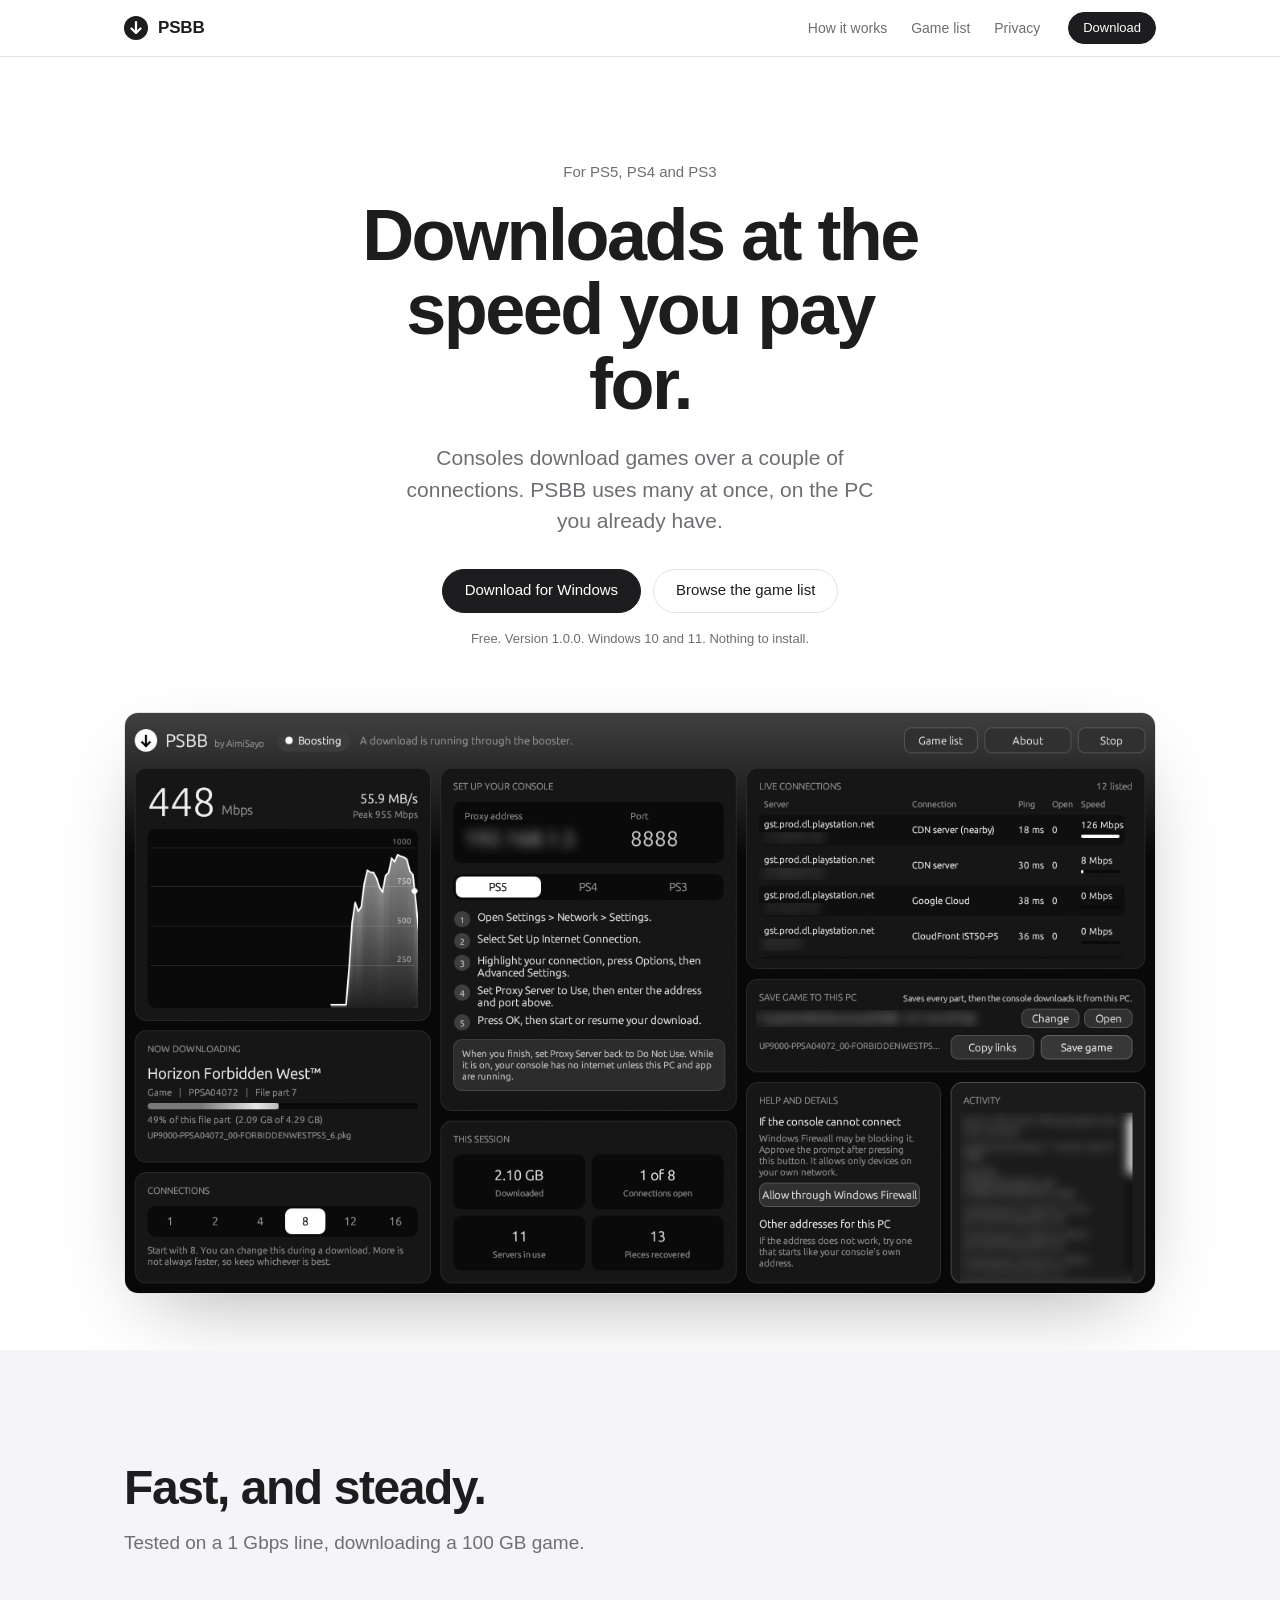
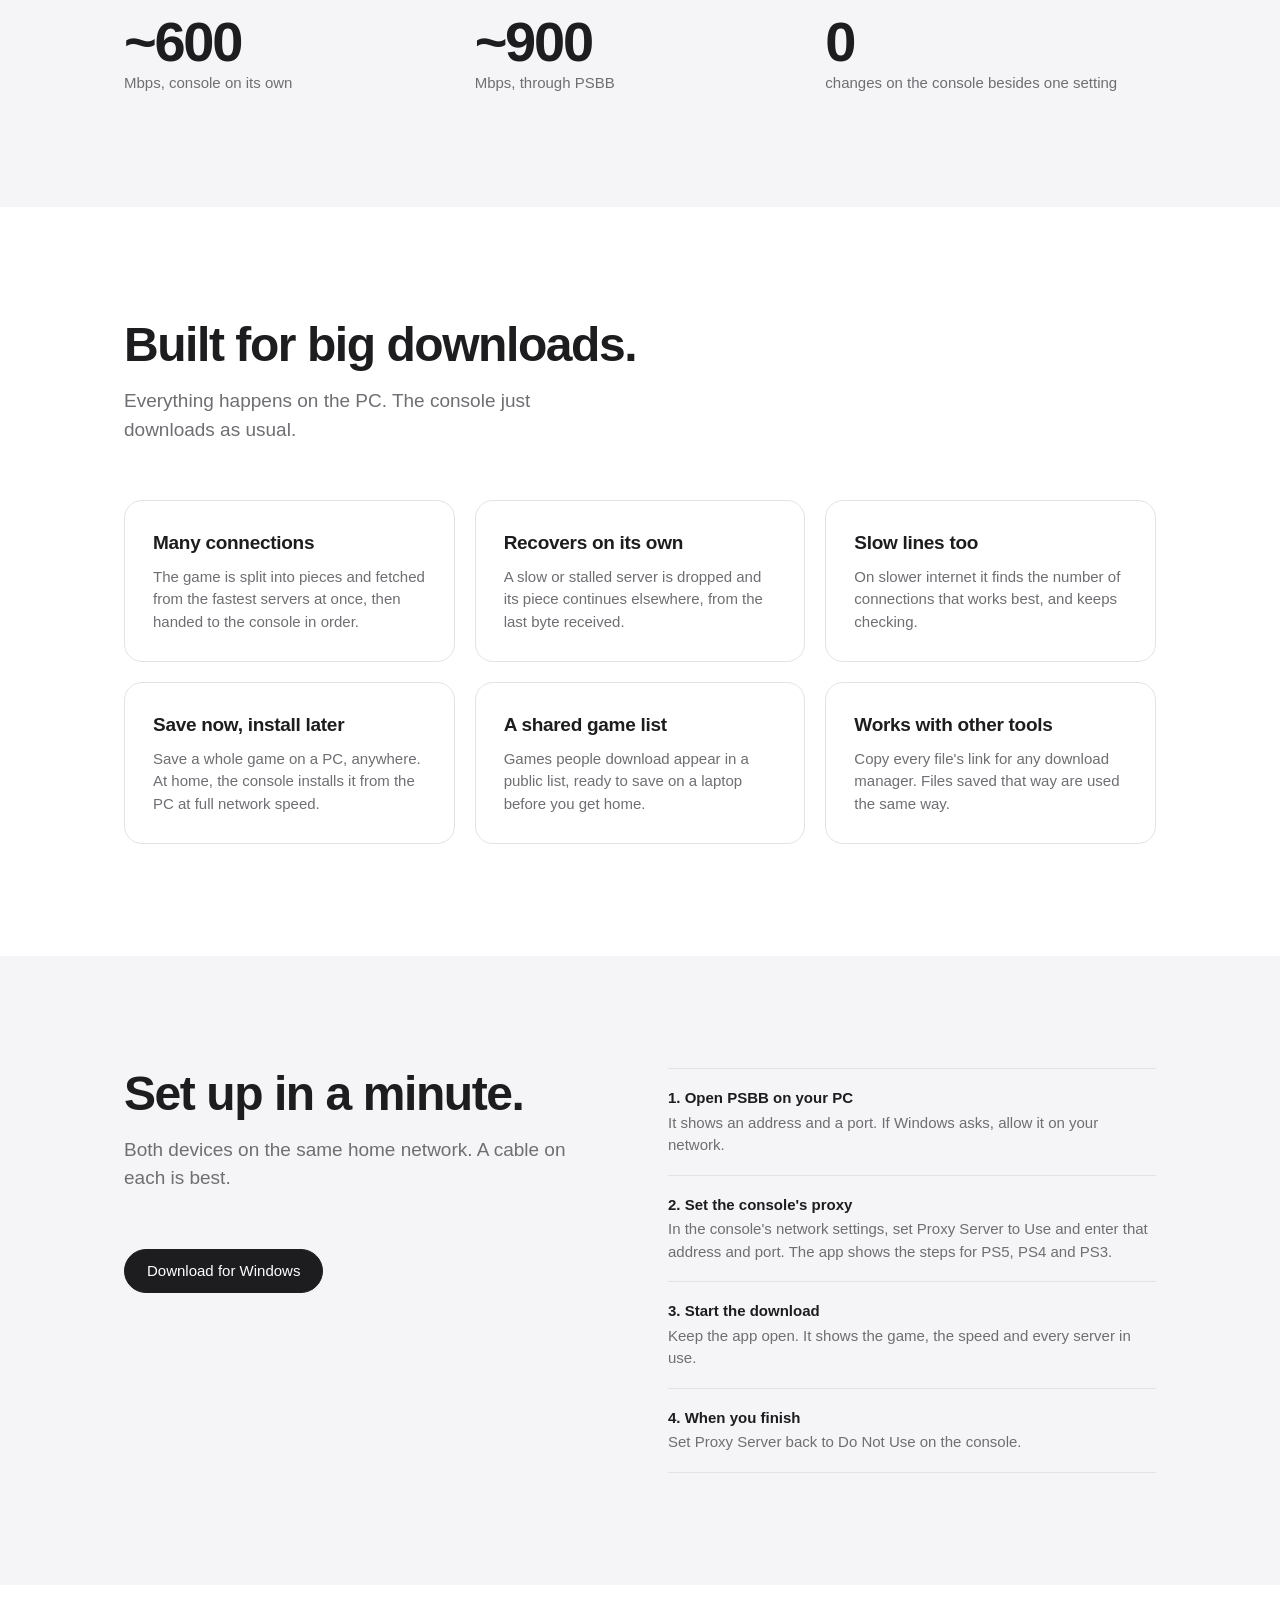
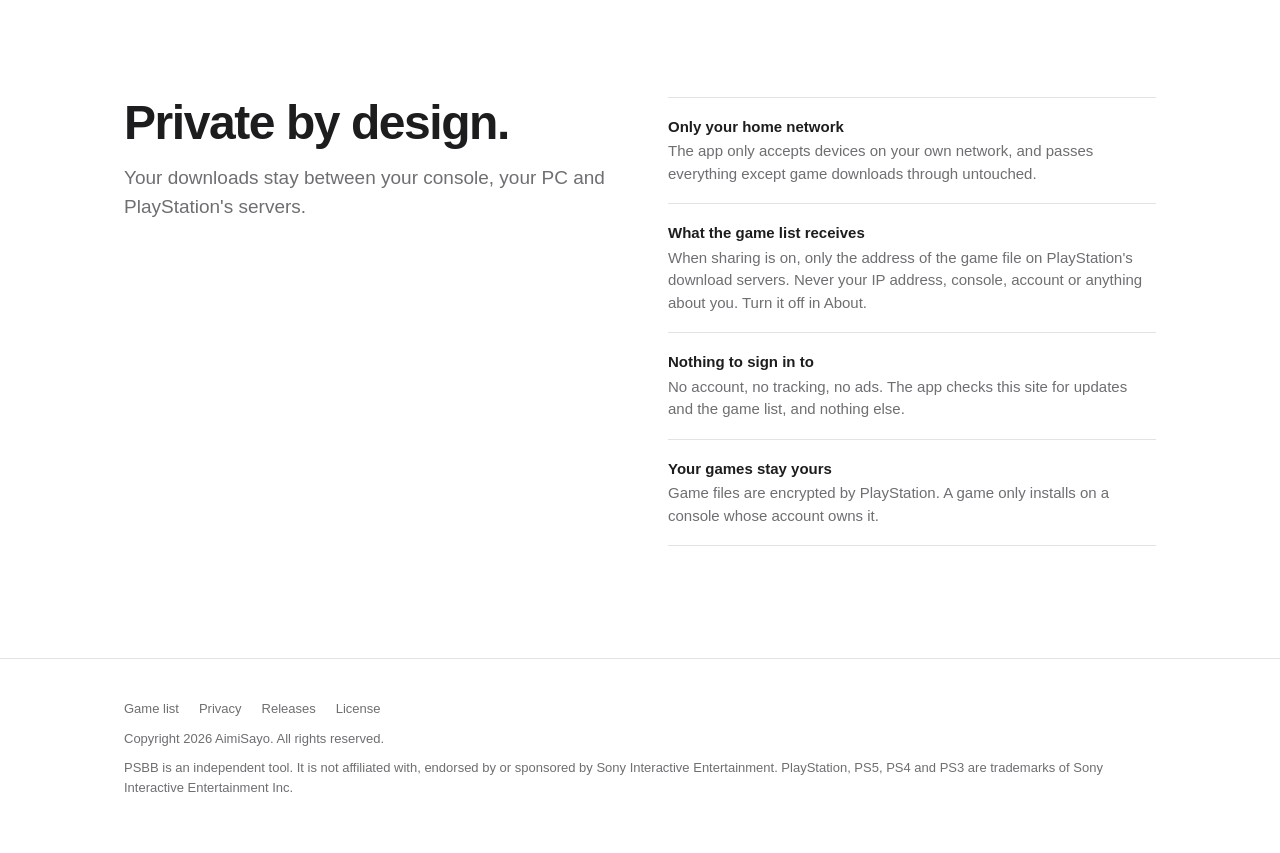
==== docs/index.html @ 680db222 "PSBB website, game list and license Co-Authored-By: Claude Opus 5.5 <noreply@anthropic.com>" ====
<!doctype html>
<html lang="en">
<head>
<meta charset="utf-8">
<meta name="viewport" content="width=device-width, initial-scale=1">
<title>PSBB: faster console downloads</title>
<meta name="description" content="PSBB is a free Windows app that speeds up PS5, PS4 and PS3 game downloads by fetching them over many connections, and can save a game on a PC to install later.">
<link rel="icon" href="favicon.svg" type="image/svg+xml">
<link rel="stylesheet" href="style.css">
</head>
<body>
<header class="nav">
  <div class="wrap">
    <a class="brand" href="./"><svg viewBox="0 0 24 24" aria-hidden="true"><circle cx="12" cy="12" r="12" fill="currentColor"/><path d="M12 6v11M7.5 12.5 12 17l4.5-4.5" stroke="var(--bg)" stroke-width="2.2" fill="none" stroke-linecap="round" stroke-linejoin="round"/></svg>PSBB</a>
    <nav class="nav-links">
      <a href="#how" class="hide-sm">How it works</a>
      <a href="games.html">Game list</a>
      <a href="#privacy" class="hide-sm">Privacy</a>
    </nav>
    <a class="button" href="https://github.com/AIMI-SAYO/psbb/releases/latest/download/PSBB.exe">Download</a>
  </div>
</header>

<main>
  <section class="hero">
    <div class="wrap">
      <p class="eyebrow">For PS5, PS4 and PS3</p>
      <h1>Downloads at the speed you pay for.</h1>
      <p class="lead">Consoles download games over a couple of connections. PSBB uses many at once, on the PC you already have.</p>
      <div class="actions">
        <a class="button" href="https://github.com/AIMI-SAYO/psbb/releases/latest/download/PSBB.exe">Download for Windows</a>
        <a class="button quiet" href="games.html">Browse the game list</a>
      </div>
      <p class="fine">Free. Version <span id="ver">1.0.0</span>. Windows 10 and 11. Nothing to install.</p>
      <div class="shot"><img src="assets/app.png" width="1280" height="720" alt="The PSBB window during a download, showing speed, the game, live connections and the setup steps"></div>
    </div>
  </section>

  <section class="block soft">
    <div class="wrap">
      <h2>Fast, and steady.</h2>
      <p class="section-lead">Tested on a 1 Gbps line, downloading a 100 GB game.</p>
      <div class="figures">
        <div class="figure"><strong>~600</strong><span>Mbps, console on its own</span></div>
        <div class="figure"><strong>~900</strong><span>Mbps, through PSBB</span></div>
        <div class="figure"><strong>0</strong><span>changes on the console besides one setting</span></div>
      </div>
    </div>
  </section>

  <section class="block">
    <div class="wrap">
      <h2>Built for big downloads.</h2>
      <p class="section-lead">Everything happens on the PC. The console just downloads as usual.</p>
      <div class="grid">
        <div class="tile"><h3>Many connections</h3><p>The game is split into pieces and fetched from the fastest servers at once, then handed to the console in order.</p></div>
        <div class="tile"><h3>Recovers on its own</h3><p>A slow or stalled server is dropped and its piece continues elsewhere, from the last byte received.</p></div>
        <div class="tile"><h3>Slow lines too</h3><p>On slower internet it finds the number of connections that works best, and keeps checking.</p></div>
        <div class="tile"><h3>Save now, install later</h3><p>Save a whole game on a PC, anywhere. At home, the console installs it from the PC at full network speed.</p></div>
        <div class="tile"><h3>A shared game list</h3><p>Games people download appear in a public list, ready to save on a laptop before you get home.</p></div>
        <div class="tile"><h3>Works with other tools</h3><p>Copy every file's link for any download manager. Files saved that way are used the same way.</p></div>
      </div>
    </div>
  </section>

  <section class="block soft" id="how">
    <div class="wrap split">
      <div>
        <h2>Set up in a minute.</h2>
        <p class="section-lead">Both devices on the same home network. A cable on each is best.</p>
        <a class="button" href="https://github.com/AIMI-SAYO/psbb/releases/latest/download/PSBB.exe">Download for Windows</a>
      </div>
      <ul class="list">
        <li><b>1. Open PSBB on your PC</b>It shows an address and a port. If Windows asks, allow it on your network.</li>
        <li><b>2. Set the console's proxy</b>In the console's network settings, set Proxy Server to Use and enter that address and port. The app shows the steps for PS5, PS4 and PS3.</li>
        <li><b>3. Start the download</b>Keep the app open. It shows the game, the speed and every server in use.</li>
        <li><b>4. When you finish</b>Set Proxy Server back to Do Not Use on the console.</li>
      </ul>
    </div>
  </section>

  <section class="block" id="privacy">
    <div class="wrap split">
      <div>
        <h2>Private by design.</h2>
        <p class="section-lead">Your downloads stay between your console, your PC and PlayStation's servers.</p>
      </div>
      <ul class="list">
        <li><b>Only your home network</b>The app only accepts devices on your own network, and passes everything except game downloads through untouched.</li>
        <li><b>What the game list receives</b>When sharing is on, only the address of the game file on PlayStation's download servers. Never your IP address, console, account or anything about you. Turn it off in About.</li>
        <li><b>Nothing to sign in to</b>No account, no tracking, no ads. The app checks this site for updates and the game list, and nothing else.</li>
        <li><b>Your games stay yours</b>Game files are encrypted by PlayStation. A game only installs on a console whose account owns it.</li>
      </ul>
    </div>
  </section>
</main>

<footer>
  <div class="wrap">
    <nav><a href="games.html">Game list</a><a href="#privacy">Privacy</a><a href="https://github.com/AIMI-SAYO/psbb/releases">Releases</a><a href="https://github.com/AIMI-SAYO/psbb/blob/main/LICENSE">License</a></nav>
    <div>Copyright 2026 AimiSayo. All rights reserved.</div>
    <div>PSBB is an independent tool. It is not affiliated with, endorsed by or sponsored by Sony Interactive Entertainment. PlayStation, PS5, PS4 and PS3 are trademarks of Sony Interactive Entertainment Inc.</div>
  </div>
</footer>
<script>
fetch("version.json").then(r => r.json()).then(v => { if (v.version) document.getElementById("ver").textContent = v.version; }).catch(() => {});
</script>
</body>
</html>
---- docs/style.css ----
:root {
  --bg: #ffffff;
  --bg-soft: #f5f5f7;
  --text: #1d1d1f;
  --muted: #6e6e73;
  --line: #e3e3e6;
  --card: #ffffff;
  --button: #1d1d1f;
  --button-text: #ffffff;
  --radius: 18px;
  --width: 1080px;
  color-scheme: light;
}

@media (prefers-color-scheme: dark) {
  :root:not([data-theme="light"]) {
    --bg: #000000;
    --bg-soft: #0f0f10;
    --text: #f5f5f7;
    --muted: #a1a1a6;
    --line: #2a2a2d;
    --card: #141415;
    --button: #f5f5f7;
    --button-text: #000000;
    color-scheme: dark;
  }
}

* { box-sizing: border-box; }

html { -webkit-text-size-adjust: 100%; }

body {
  margin: 0;
  background: var(--bg);
  color: var(--text);
  font-family: -apple-system, BlinkMacSystemFont, "SF Pro Text", "Segoe UI Variable Text", "Segoe UI", Inter, Roboto, "Helvetica Neue", Arial, sans-serif;
  font-size: 17px;
  line-height: 1.5;
  -webkit-font-smoothing: antialiased;
}

a { color: inherit; }

.wrap { max-width: var(--width); margin: 0 auto; padding: 0 24px; }

/* Navigation */
.nav {
  position: sticky;
  top: 0;
  z-index: 10;
  background: color-mix(in srgb, var(--bg) 82%, transparent);
  backdrop-filter: saturate(180%) blur(18px);
  -webkit-backdrop-filter: saturate(180%) blur(18px);
  border-bottom: 1px solid var(--line);
}
.nav .wrap { display: flex; align-items: center; height: 56px; gap: 28px; }
.brand { display: flex; align-items: center; gap: 10px; font-weight: 600; text-decoration: none; letter-spacing: -0.01em; }
.brand svg { width: 24px; height: 24px; }
.nav-links { display: flex; gap: 24px; margin-left: auto; font-size: 14px; }
.nav-links a { text-decoration: none; color: var(--muted); }
.nav-links a:hover { color: var(--text); }

/* Buttons */
.button {
  display: inline-flex;
  align-items: center;
  justify-content: center;
  height: 44px;
  padding: 0 22px;
  border-radius: 999px;
  background: var(--button);
  color: var(--button-text);
  font-size: 15px;
  font-weight: 500;
  text-decoration: none;
  border: 1px solid var(--button);
  cursor: pointer;
  transition: opacity 0.15s ease;
}
.button:hover { opacity: 0.85; }
.button.quiet { background: transparent; color: var(--text); border-color: var(--line); }
.button.quiet:hover { opacity: 1; border-color: var(--muted); }
.button.small { height: 34px; padding: 0 16px; font-size: 14px; }
.nav .button { height: 32px; padding: 0 14px; font-size: 13px; }

/* Hero */
.hero { padding: 104px 0 56px; text-align: center; }
.eyebrow { font-size: 15px; color: var(--muted); margin: 0 0 14px; font-weight: 500; }
h1 {
  font-size: clamp(40px, 7vw, 72px);
  line-height: 1.04;
  letter-spacing: -0.035em;
  font-weight: 700;
  margin: 0 auto 20px;
  max-width: 14ch;
}
.lead { font-size: clamp(18px, 2.2vw, 21px); color: var(--muted); max-width: 40ch; margin: 0 auto 32px; }
.actions { display: flex; gap: 12px; justify-content: center; flex-wrap: wrap; }
.fine { font-size: 13px; color: var(--muted); margin-top: 16px; }

.shot { margin: 64px auto 0; max-width: 1040px; }
.shot img {
  width: 100%;
  height: auto;
  display: block;
  border-radius: 14px;
  border: 1px solid var(--line);
  box-shadow: 0 30px 80px -30px rgba(0, 0, 0, 0.35);
}

/* Sections */
section.block { padding: 112px 0; }
section.soft { background: var(--bg-soft); }
h2 { font-size: clamp(30px, 4.4vw, 48px); line-height: 1.08; letter-spacing: -0.03em; margin: 0 0 16px; font-weight: 700; }
.section-lead { color: var(--muted); font-size: 19px; max-width: 46ch; margin: 0 0 56px; }

.grid { display: grid; grid-template-columns: repeat(3, 1fr); gap: 20px; }
.tile { background: var(--card); border: 1px solid var(--line); border-radius: var(--radius); padding: 28px; }
.tile h3 { font-size: 19px; letter-spacing: -0.015em; margin: 0 0 8px; }
.tile p { margin: 0; color: var(--muted); font-size: 15px; }
.num { font-size: 13px; color: var(--muted); font-variant-numeric: tabular-nums; margin-bottom: 18px; display: block; }

.figures { display: grid; grid-template-columns: repeat(3, 1fr); gap: 20px; margin-top: 8px; }
.figure strong { display: block; font-size: clamp(36px, 5vw, 56px); letter-spacing: -0.04em; line-height: 1; font-weight: 700; }
.figure span { color: var(--muted); font-size: 15px; }

.split { display: grid; grid-template-columns: 1fr 1fr; gap: 56px; align-items: start; }
.list { margin: 0; padding: 0; list-style: none; border-top: 1px solid var(--line); }
.list li { padding: 18px 0; border-bottom: 1px solid var(--line); color: var(--muted); font-size: 15px; }
.list li b { color: var(--text); font-weight: 600; display: block; margin-bottom: 2px; }

/* Footer */
footer { border-top: 1px solid var(--line); padding: 40px 0 56px; font-size: 13px; color: var(--muted); }
footer .wrap { display: grid; gap: 10px; }
footer nav { display: flex; gap: 20px; flex-wrap: wrap; }
footer a { text-decoration: none; }
footer a:hover { color: var(--text); }

/* Game list page */
.page-head { padding: 72px 0 32px; }
.page-head h1 { text-align: left; margin: 0 0 12px; max-width: none; font-size: clamp(36px, 5vw, 56px); }
.page-head p { color: var(--muted); margin: 0; max-width: 60ch; }
.toolbar { display: flex; gap: 12px; align-items: center; margin: 32px 0 20px; flex-wrap: wrap; }
.search {
  flex: 1 1 280px;
  height: 44px;
  border-radius: 12px;
  border: 1px solid var(--line);
  background: var(--card);
  color: var(--text);
  padding: 0 16px;
  font: inherit;
  font-size: 15px;
  outline: none;
}
.search:focus { border-color: var(--muted); }
.count { color: var(--muted); font-size: 14px; margin-left: auto; }
.games { display: grid; gap: 10px; padding-bottom: 96px; }
.game {
  display: grid;
  grid-template-columns: 1fr auto;
  gap: 16px;
  align-items: center;
  border: 1px solid var(--line);
  border-radius: 14px;
  padding: 18px 20px;
  background: var(--card);
}
.game h3 { margin: 0 0 4px; font-size: 17px; letter-spacing: -0.01em; }
.meta { color: var(--muted); font-size: 13px; display: flex; flex-wrap: wrap; gap: 6px 14px; }
.game .buttons { display: flex; gap: 8px; }
.links { grid-column: 1 / -1; margin: 6px 0 0; padding: 12px 14px; border-radius: 10px; background: var(--bg-soft); font: 12px/1.6 ui-monospace, SFMono-Regular, Consolas, monospace; overflow-x: auto; white-space: pre; display: none; }
.game.open .links { display: block; }
.empty { color: var(--muted); padding: 48px 0; text-align: center; }
.notice { color: var(--muted); font-size: 13px; margin: 0 0 8px; }

@media (max-width: 820px) {
  .grid, .figures, .split { grid-template-columns: 1fr; }
  .nav-links a.hide-sm { display: none; }
  section.block { padding: 80px 0; }
  .hero { padding: 72px 0 40px; }
  .game { grid-template-columns: 1fr; }
}
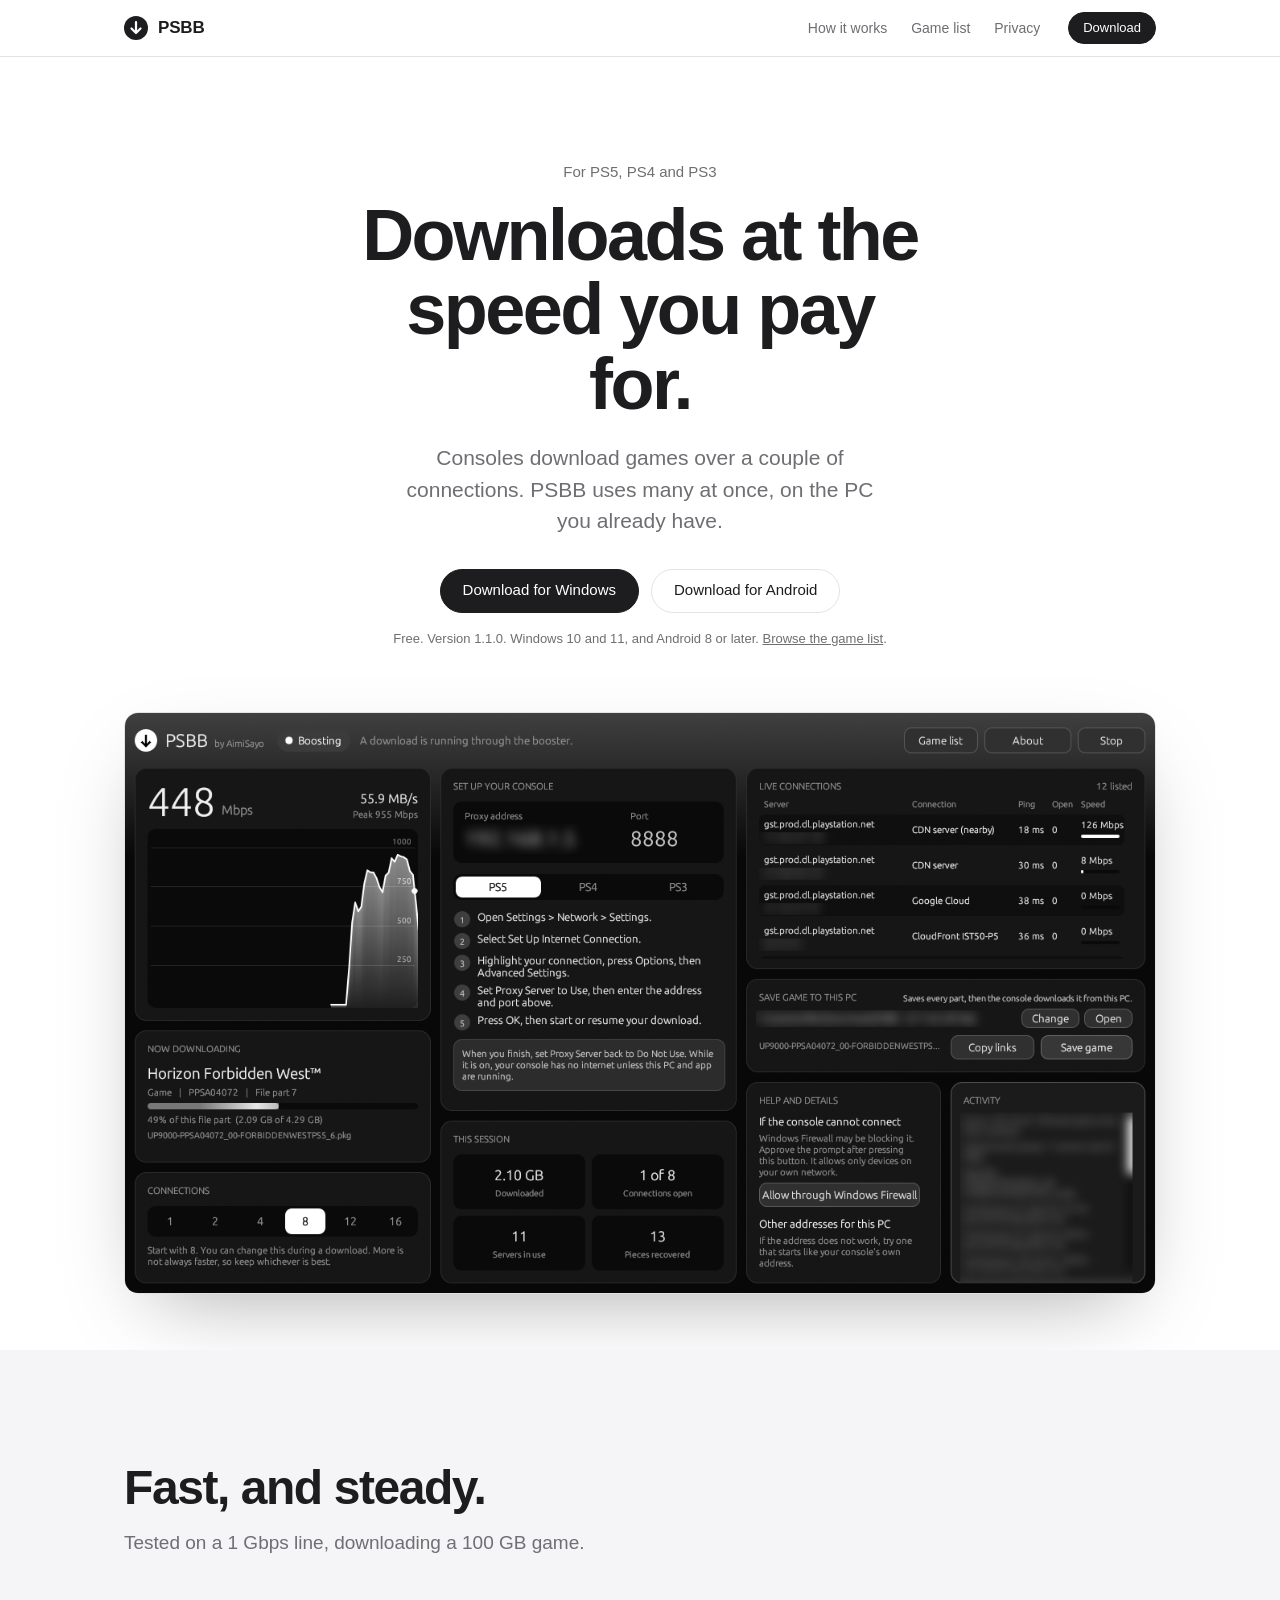
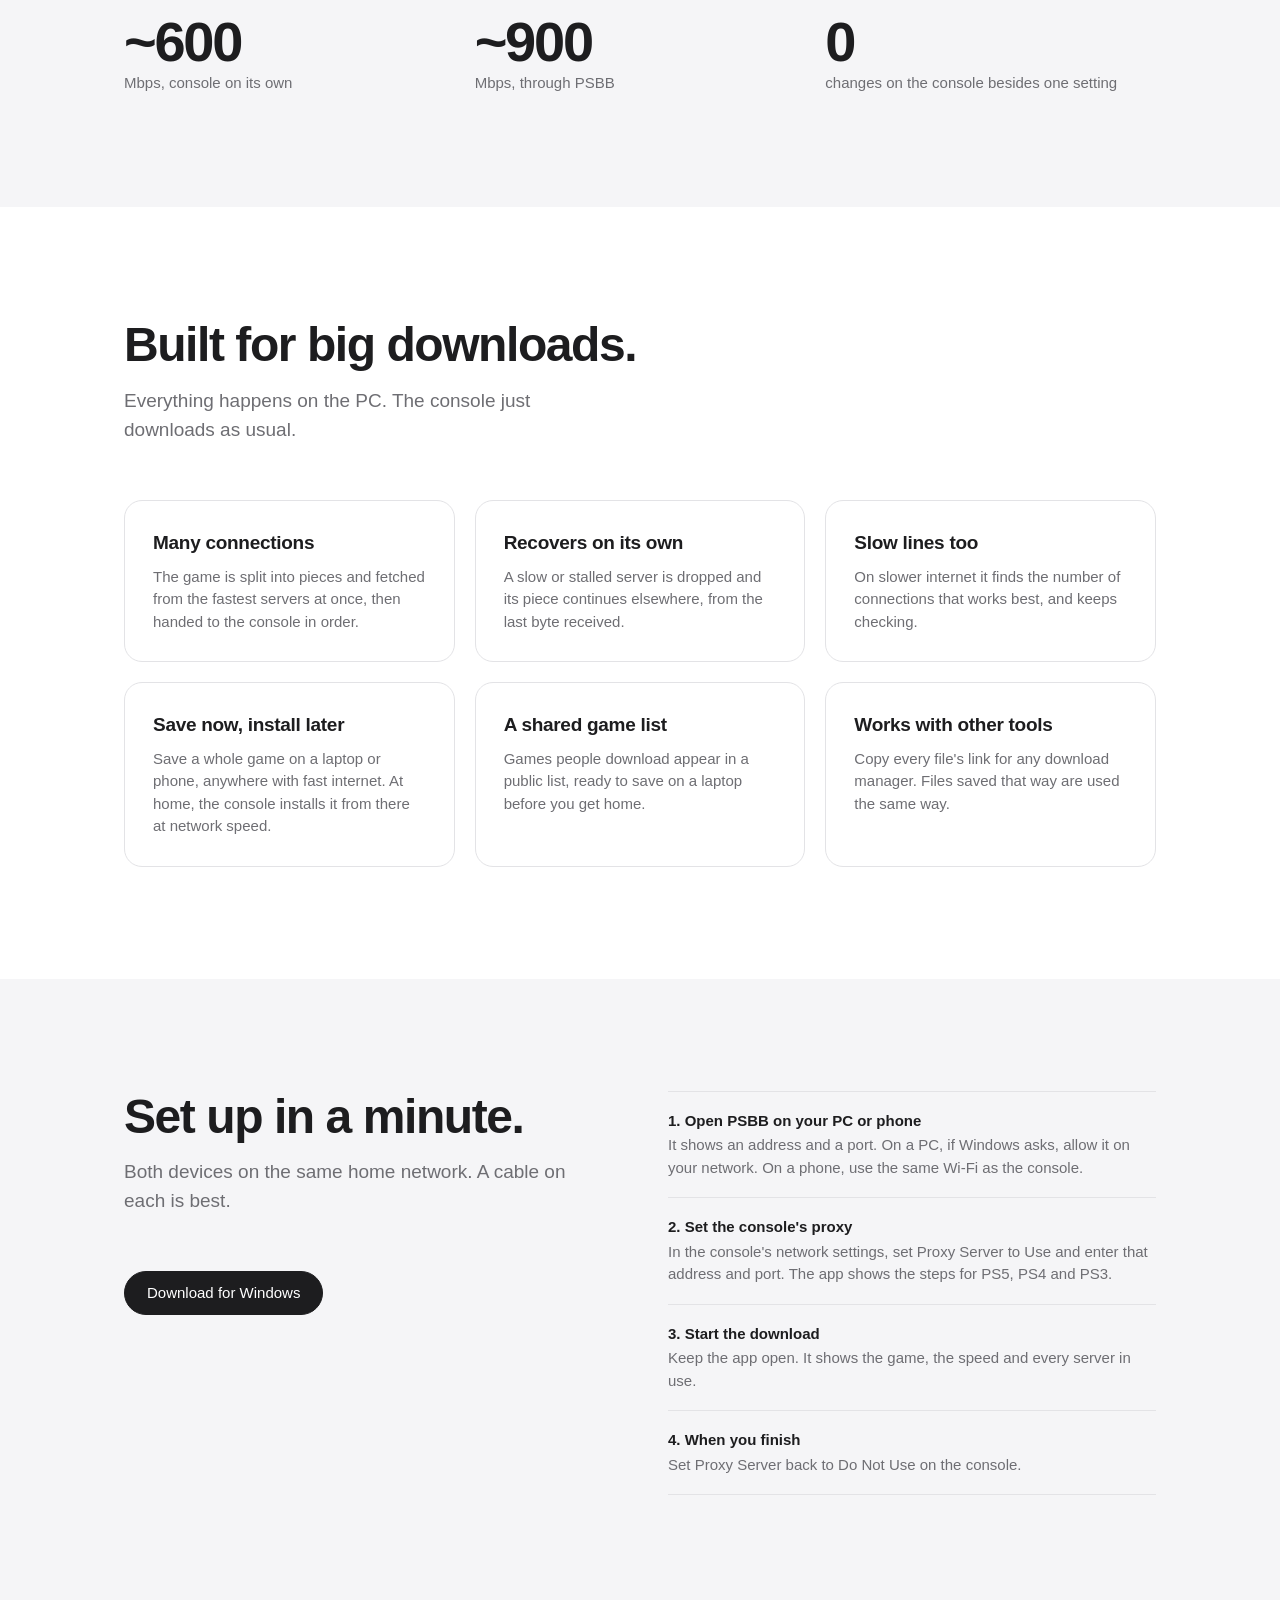
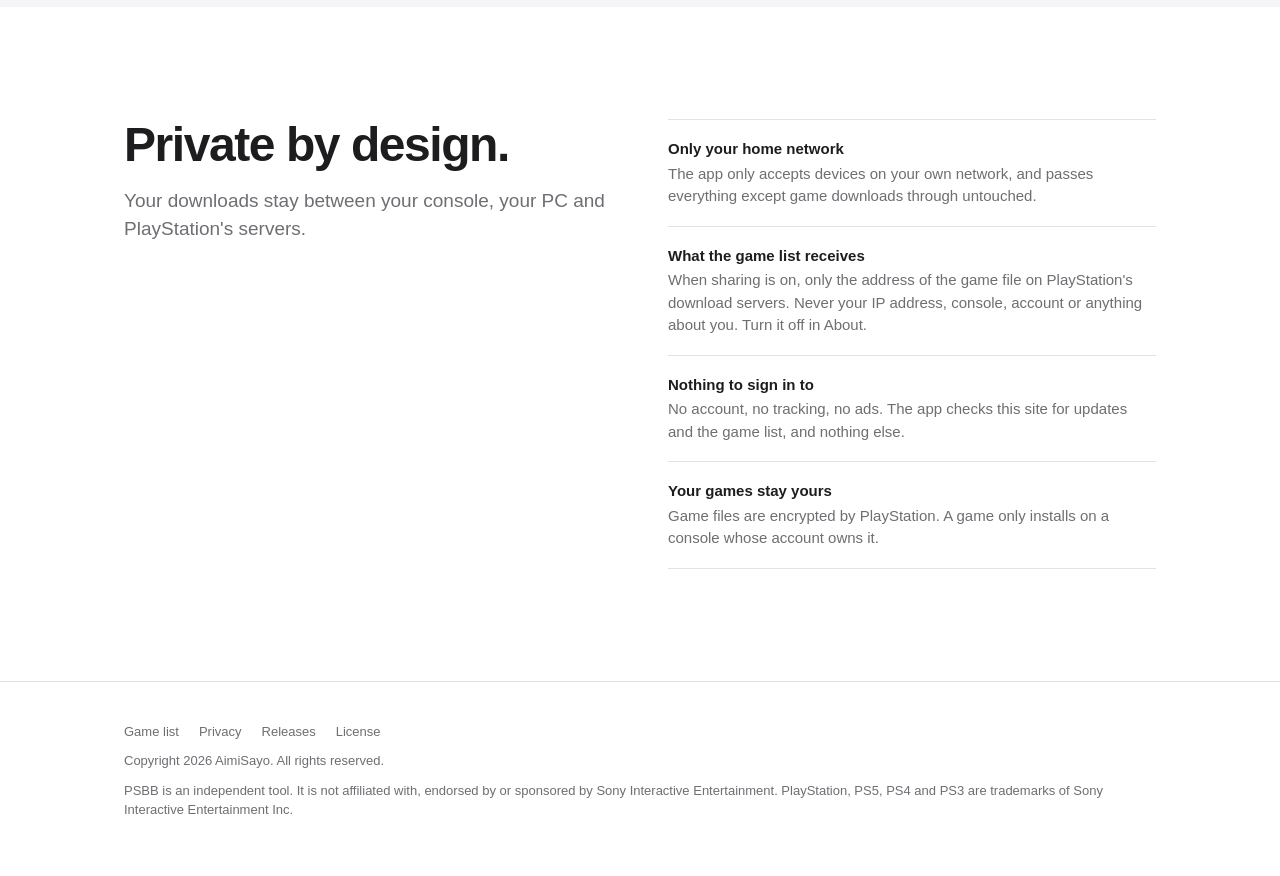
==== commit 2b2682cf: "Version 1.1.0 with Android download Co-Authored-By: Claude Opus 5.5 <noreply@anthropic.com>" ====
--- a/docs/index.html
+++ b/docs/index.html
@@ -29,9 +29,9 @@
       <p class="lead">Consoles download games over a couple of connections. PSBB uses many at once, on the PC you already have.</p>
       <div class="actions">
         <a class="button" href="https://github.com/AIMI-SAYO/psbb/releases/latest/download/PSBB.exe">Download for Windows</a>
-        <a class="button quiet" href="games.html">Browse the game list</a>
+        <a class="button quiet" href="https://github.com/AIMI-SAYO/psbb/releases/latest/download/PSBB.apk">Download for Android</a>
       </div>
-      <p class="fine">Free. Version <span id="ver">1.0.0</span>. Windows 10 and 11. Nothing to install.</p>
+      <p class="fine">Free. Version <span id="ver">1.1.0</span>. Windows 10 and 11, and Android 8 or later. <a href="games.html">Browse the game list</a>.</p>
       <div class="shot"><img src="assets/app.png" width="1280" height="720" alt="The PSBB window during a download, showing speed, the game, live connections and the setup steps"></div>
     </div>
   </section>
@@ -56,7 +56,7 @@
         <div class="tile"><h3>Many connections</h3><p>The game is split into pieces and fetched from the fastest servers at once, then handed to the console in order.</p></div>
         <div class="tile"><h3>Recovers on its own</h3><p>A slow or stalled server is dropped and its piece continues elsewhere, from the last byte received.</p></div>
         <div class="tile"><h3>Slow lines too</h3><p>On slower internet it finds the number of connections that works best, and keeps checking.</p></div>
-        <div class="tile"><h3>Save now, install later</h3><p>Save a whole game on a PC, anywhere. At home, the console installs it from the PC at full network speed.</p></div>
+        <div class="tile"><h3>Save now, install later</h3><p>Save a whole game on a laptop or phone, anywhere with fast internet. At home, the console installs it from there at network speed.</p></div>
         <div class="tile"><h3>A shared game list</h3><p>Games people download appear in a public list, ready to save on a laptop before you get home.</p></div>
         <div class="tile"><h3>Works with other tools</h3><p>Copy every file's link for any download manager. Files saved that way are used the same way.</p></div>
       </div>
@@ -71,7 +71,7 @@
         <a class="button" href="https://github.com/AIMI-SAYO/psbb/releases/latest/download/PSBB.exe">Download for Windows</a>
       </div>
       <ul class="list">
-        <li><b>1. Open PSBB on your PC</b>It shows an address and a port. If Windows asks, allow it on your network.</li>
+        <li><b>1. Open PSBB on your PC or phone</b>It shows an address and a port. On a PC, if Windows asks, allow it on your network. On a phone, use the same Wi-Fi as the console.</li>
         <li><b>2. Set the console's proxy</b>In the console's network settings, set Proxy Server to Use and enter that address and port. The app shows the steps for PS5, PS4 and PS3.</li>
         <li><b>3. Start the download</b>Keep the app open. It shows the game, the speed and every server in use.</li>
         <li><b>4. When you finish</b>Set Proxy Server back to Do Not Use on the console.</li>
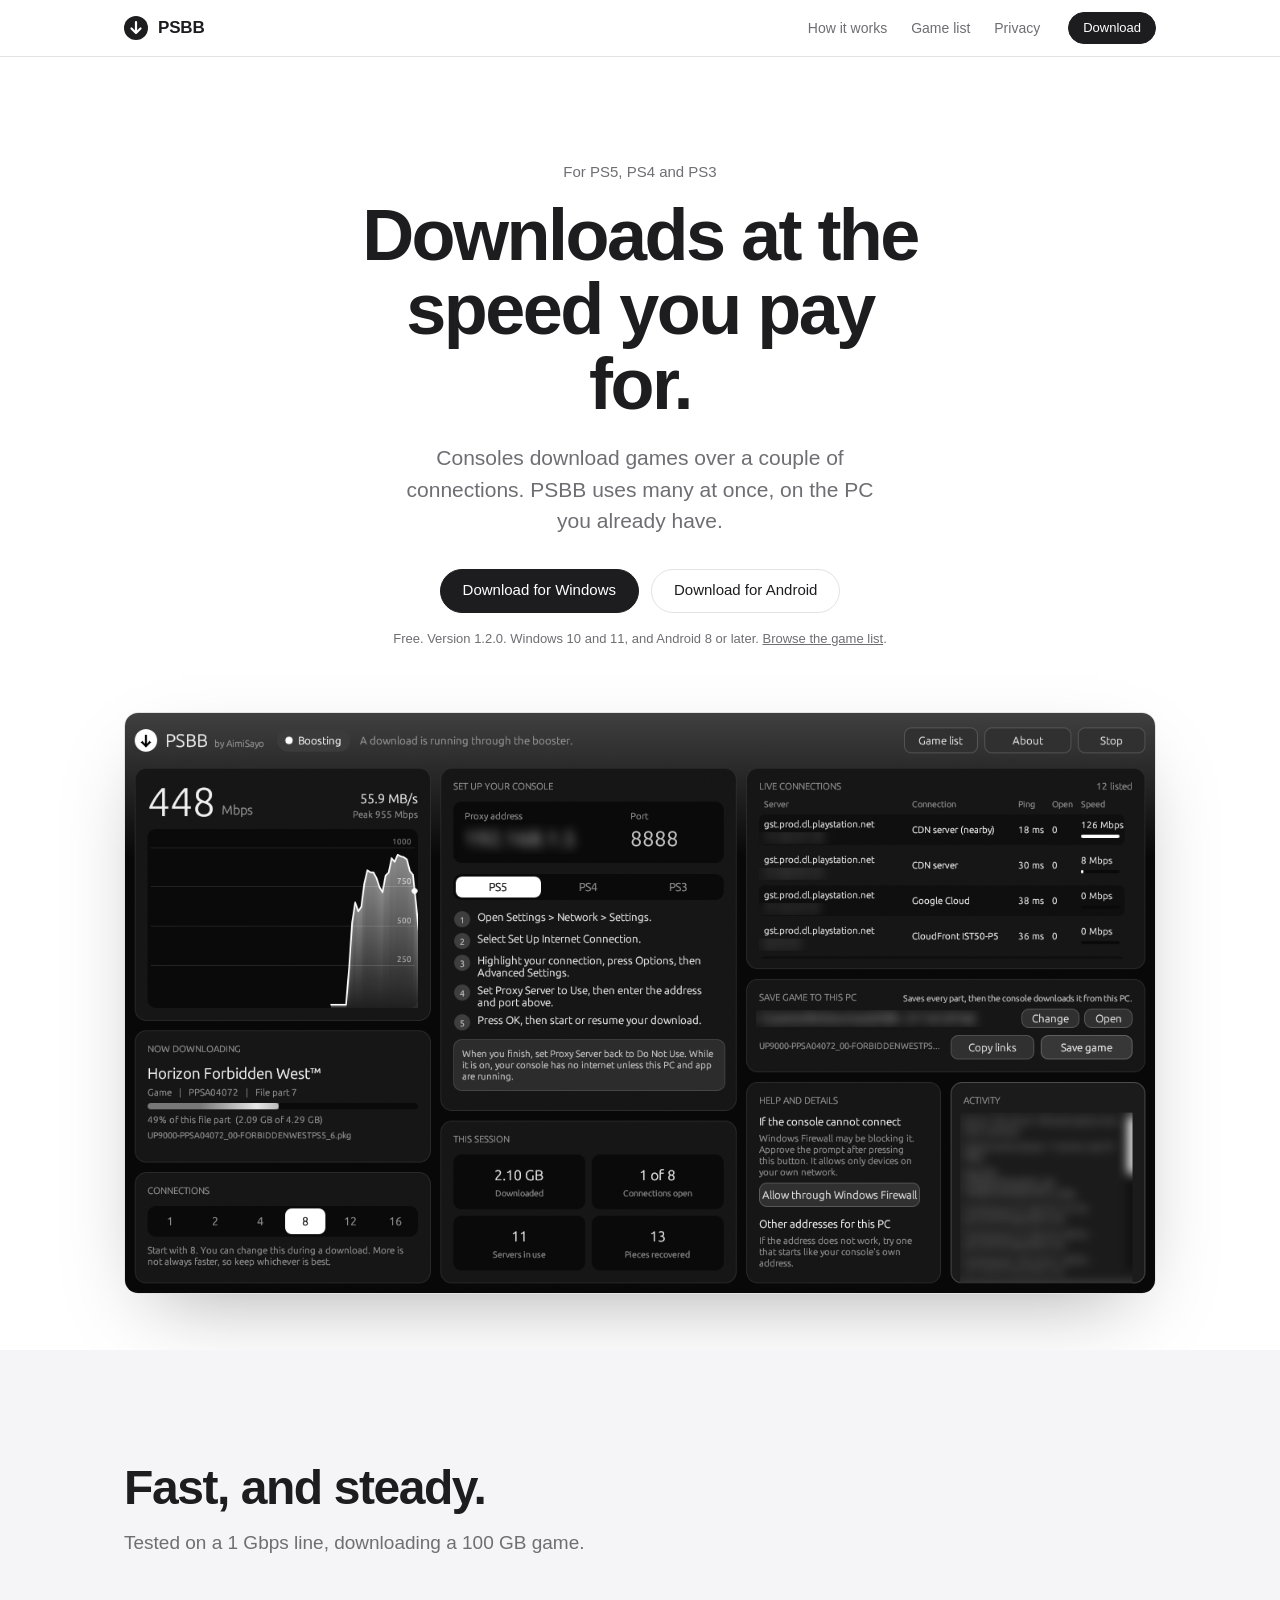
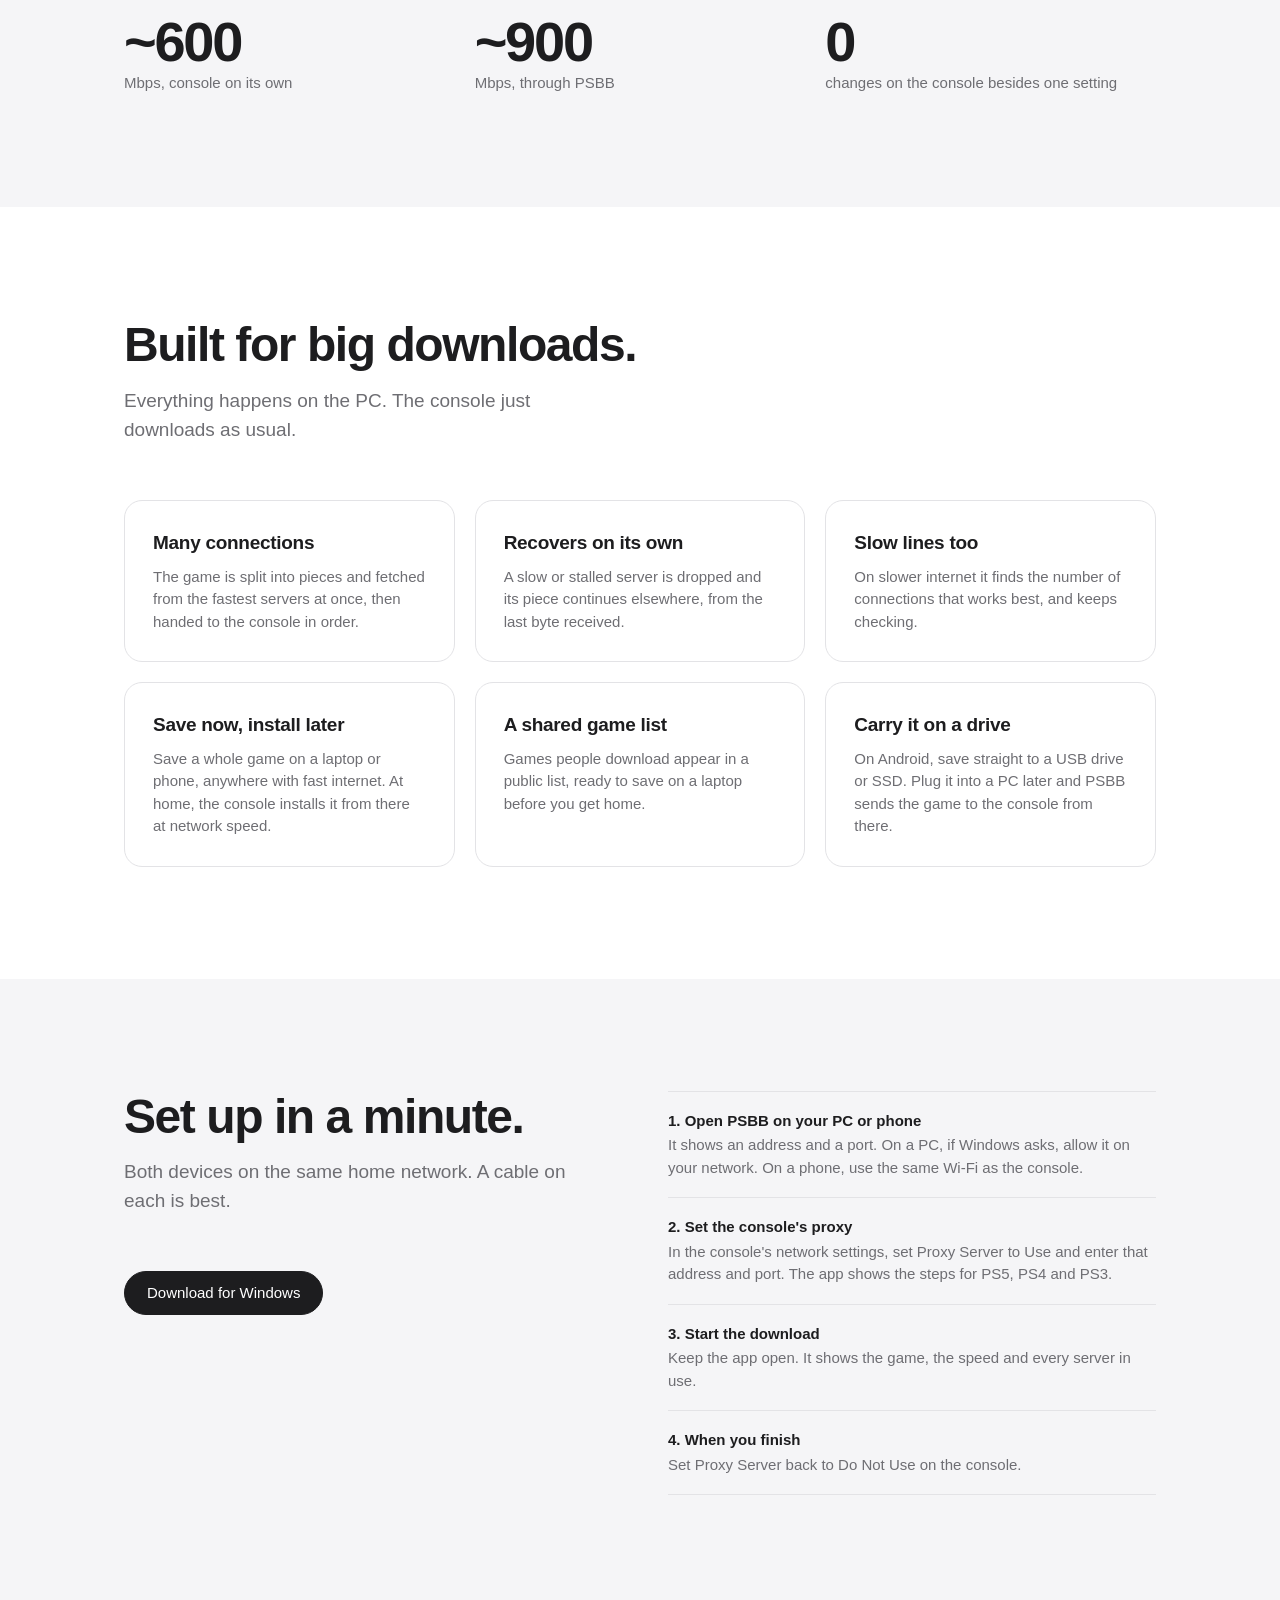
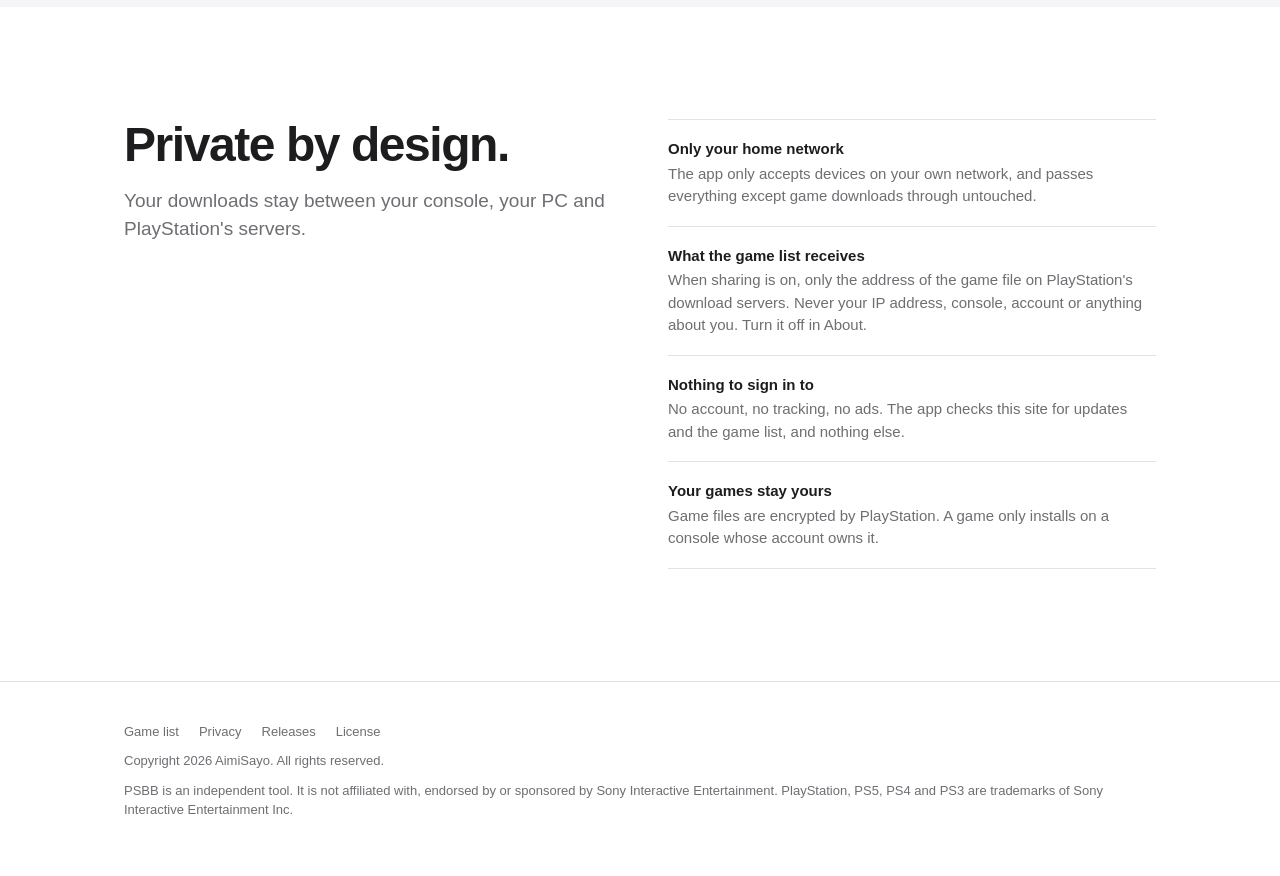
==== commit 1e5a4f67: "Version 1.2.0, link previews and drive saving Co-Authored-By: Claude Opus 5.5 <noreply@anthropic.com" ====
--- a/docs/index.html
+++ b/docs/index.html
@@ -7,6 +7,21 @@
 <meta name="description" content="PSBB is a free Windows app that speeds up PS5, PS4 and PS3 game downloads by fetching them over many connections, and can save a game on a PC to install later.">
 <link rel="icon" href="favicon.svg" type="image/svg+xml">
 <link rel="stylesheet" href="style.css">
+<meta name="theme-color" content="#000000">
+<link rel="canonical" href="https://psbb.aimisayo.com/">
+<meta property="og:type" content="website">
+<meta property="og:site_name" content="PSBB">
+<meta property="og:title" content="PSBB: faster console downloads">
+<meta property="og:description" content="Free app for Windows and Android that speeds up PS5, PS4 and PS3 game downloads, and saves games to install later.">
+<meta property="og:url" content="https://psbb.aimisayo.com/">
+<meta property="og:image" content="https://psbb.aimisayo.com/assets/og.png">
+<meta property="og:image:width" content="1200">
+<meta property="og:image:height" content="630">
+<meta property="og:image:alt" content="PSBB: downloads at the speed you pay for.">
+<meta name="twitter:card" content="summary_large_image">
+<meta name="twitter:title" content="PSBB: faster console downloads">
+<meta name="twitter:description" content="Free app for Windows and Android that speeds up PS5, PS4 and PS3 game downloads, and saves games to install later.">
+<meta name="twitter:image" content="https://psbb.aimisayo.com/assets/og.png">
 </head>
 <body>
 <header class="nav">
@@ -31,7 +46,7 @@
         <a class="button" href="https://github.com/AIMI-SAYO/psbb/releases/latest/download/PSBB.exe">Download for Windows</a>
         <a class="button quiet" href="https://github.com/AIMI-SAYO/psbb/releases/latest/download/PSBB.apk">Download for Android</a>
       </div>
-      <p class="fine">Free. Version <span id="ver">1.1.0</span>. Windows 10 and 11, and Android 8 or later. <a href="games.html">Browse the game list</a>.</p>
+      <p class="fine">Free. Version <span id="ver">1.2.0</span>. Windows 10 and 11, and Android 8 or later. <a href="games.html">Browse the game list</a>.</p>
       <div class="shot"><img src="assets/app.png" width="1280" height="720" alt="The PSBB window during a download, showing speed, the game, live connections and the setup steps"></div>
     </div>
   </section>
@@ -58,7 +73,7 @@
         <div class="tile"><h3>Slow lines too</h3><p>On slower internet it finds the number of connections that works best, and keeps checking.</p></div>
         <div class="tile"><h3>Save now, install later</h3><p>Save a whole game on a laptop or phone, anywhere with fast internet. At home, the console installs it from there at network speed.</p></div>
         <div class="tile"><h3>A shared game list</h3><p>Games people download appear in a public list, ready to save on a laptop before you get home.</p></div>
-        <div class="tile"><h3>Works with other tools</h3><p>Copy every file's link for any download manager. Files saved that way are used the same way.</p></div>
+        <div class="tile"><h3>Carry it on a drive</h3><p>On Android, save straight to a USB drive or SSD. Plug it into a PC later and PSBB sends the game to the console from there.</p></div>
       </div>
     </div>
   </section>
